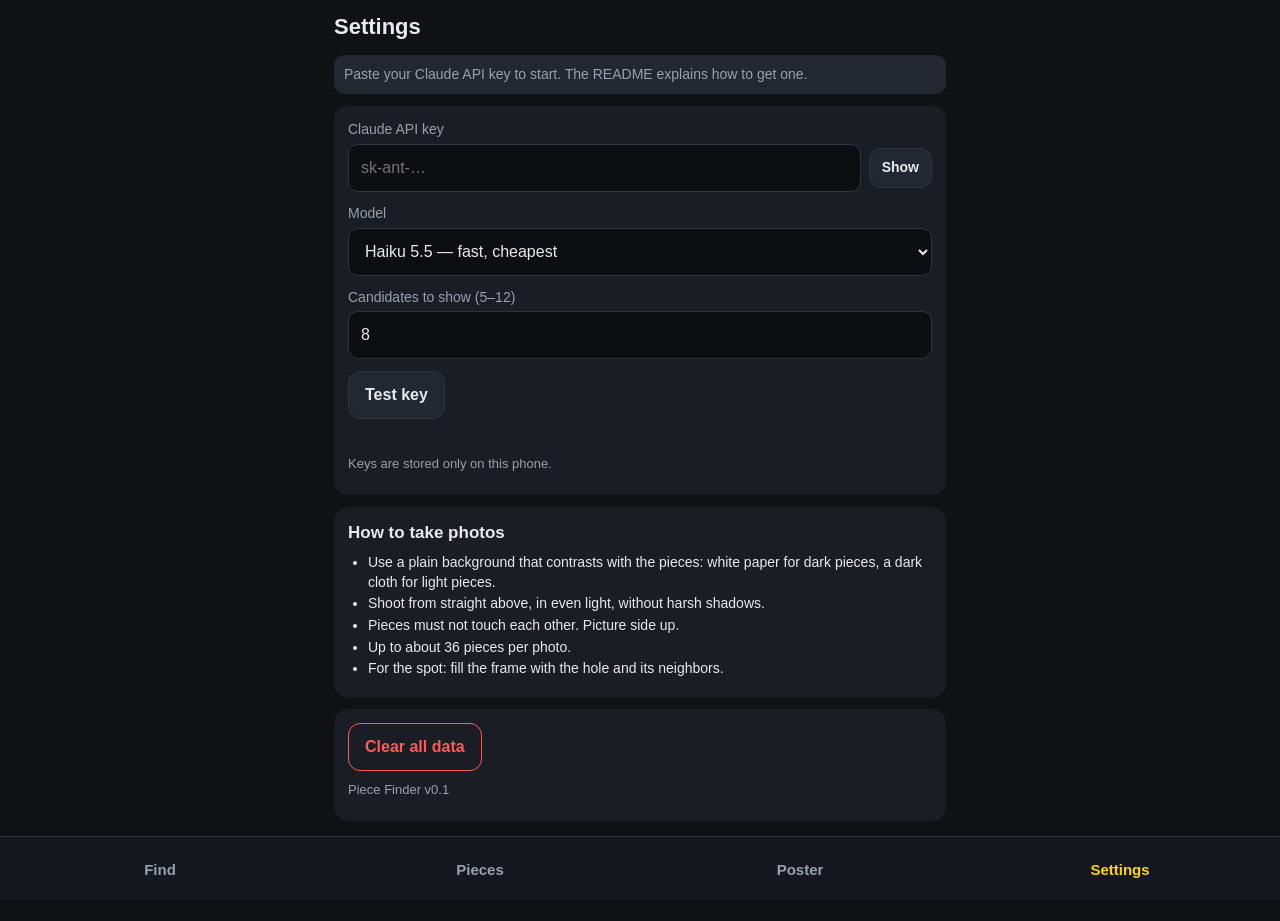
==== index.html @ e544b024 "Add the app screens (Find, Pieces, Poster, Settings) and an end-to-end test Co-Authored-By: Claude F" ====
<!doctype html>
<html lang="en">
<head>
  <meta charset="utf-8">
  <meta name="viewport" content="width=device-width, initial-scale=1, viewport-fit=cover">
  <meta name="apple-mobile-web-app-capable" content="yes">
  <meta name="mobile-web-app-capable" content="yes">
  <meta name="apple-mobile-web-app-status-bar-style" content="black-translucent">
  <meta name="apple-mobile-web-app-title" content="Pieces">
  <meta name="theme-color" content="#0f1115">
  <title>Piece Finder</title>
  <link rel="manifest" href="manifest.webmanifest">
  <link rel="apple-touch-icon" href="icons/icon-180.png">
  <link rel="icon" href="icons/icon-192.png">
  <link rel="stylesheet" href="app.css">
</head>
<body>
  <div id="toast" class="toast" hidden></div>
  <main id="view" class="view"></main>
  <nav id="tabs" class="tabs">
    <button type="button" class="tab" data-tab="find">Find</button>
    <button type="button" class="tab" data-tab="pieces">Pieces</button>
    <button type="button" class="tab" data-tab="poster">Poster</button>
    <button type="button" class="tab" data-tab="settings">Settings</button>
  </nav>
  <input id="file" type="file" accept="image/*" capture="environment" hidden>
  <input id="file-lib" type="file" accept="image/*" hidden>

  <script src="imgutil.js"></script>
  <script src="db.js"></script>
  <script src="segment.js"></script>
  <script src="sheet.js"></script>
  <script src="api.js"></script>
  <script src="poster.js"></script>
  <script src="app.js"></script>
  <script src="app-pieces.js"></script>
  <script src="app-find.js"></script>
  <script>document.addEventListener('DOMContentLoaded', function () { PF.app.init(); });</script>
</body>
</html>
---- app.css ----
/* Piece Finder — dark theme, phone first */
:root {
  --bg: #0f1115; --card: #1a1d24; --card2: #23272f; --text: #e8eaf0; --muted: #9aa0ad;
  --accent: #ffd400; --danger: #ff5a5a; --ok: #3ddc84; --line: #2e3340;
  --tabs-h: 64px;
}
* { box-sizing: border-box; -webkit-tap-highlight-color: transparent; }
html, body { margin: 0; padding: 0; background: var(--bg); color: var(--text);
  font: 16px/1.4 -apple-system, BlinkMacSystemFont, "Helvetica Neue", Helvetica, Arial, sans-serif; }
body { min-height: 100vh; min-height: 100dvh; overscroll-behavior-y: none; }
button, input, select { font: inherit; color: inherit; }
button { touch-action: manipulation; user-select: none; -webkit-user-select: none; }
h1 { font-size: 22px; margin: 0 0 12px; }
h2 { font-size: 17px; margin: 0 0 8px; }
p { margin: 0 0 8px; }
.muted { color: var(--muted); font-size: 14px; }
.small { font-size: 13px; }

.view { padding: calc(12px + env(safe-area-inset-top)) 14px calc(var(--tabs-h) + 24px + env(safe-area-inset-bottom)); max-width: 640px; margin: 0 auto; }

.tabs { position: fixed; left: 0; right: 0; bottom: 0; height: calc(var(--tabs-h) + env(safe-area-inset-bottom));
  padding-bottom: env(safe-area-inset-bottom); display: flex; background: #14171d; border-top: 1px solid var(--line); z-index: 20; }
.tab { flex: 1; background: none; border: 0; color: var(--muted); font-weight: 600; font-size: 15px; min-height: var(--tabs-h); }
.tab.active { color: var(--accent); }

.card { background: var(--card); border-radius: 14px; padding: 14px; margin-bottom: 12px; }
.card h2 { display: flex; align-items: center; gap: 8px; }
.step { display: inline-flex; width: 24px; height: 24px; border-radius: 12px; background: var(--card2); color: var(--muted);
  align-items: center; justify-content: center; font-size: 13px; font-weight: 700; }
.step.done { background: var(--accent); color: #000; }

.btn { display: inline-flex; align-items: center; justify-content: center; gap: 6px; min-height: 48px; padding: 10px 16px;
  border-radius: 12px; border: 1px solid var(--line); background: var(--card2); font-weight: 600; cursor: pointer; }
.btn:disabled { opacity: 0.45; cursor: default; }
.btn-primary { background: var(--accent); color: #000; border-color: var(--accent); }
.btn-danger { background: transparent; color: var(--danger); border-color: var(--danger); }
.btn-ghost { background: transparent; }
.btn-block { width: 100%; }
.btn-sm { min-height: 40px; padding: 6px 12px; font-size: 14px; }
.row { display: flex; gap: 8px; align-items: center; flex-wrap: wrap; }
.row.between { justify-content: space-between; }
.stack > * + * { margin-top: 10px; }

.field { display: block; margin-bottom: 12px; }
.field > span { display: block; font-size: 14px; color: var(--muted); margin-bottom: 4px; }
input[type=text], input[type=password], input[type=number], select {
  width: 100%; min-height: 48px; padding: 10px 12px; border-radius: 10px; border: 1px solid var(--line); background: #0c0e12; font-size: 16px; }
input[type=range] { width: 100%; height: 44px; accent-color: var(--accent); }
input[type=checkbox] { width: 24px; height: 24px; accent-color: var(--accent); }

.thumb { width: 96px; height: 96px; object-fit: cover; border-radius: 10px; background: #000; flex: none; }
.thumb-sm { width: 56px; height: 56px; }
.preview { width: 100%; max-height: 220px; object-fit: contain; border-radius: 10px; background: #000; display: block; }
canvas.fit { width: 100%; height: auto; display: block; border-radius: 10px; background: #000; }

.list { display: flex; flex-direction: column; gap: 8px; }
.item { display: flex; align-items: center; gap: 12px; background: var(--card); border-radius: 12px; padding: 10px; min-height: 56px; }
.item.clickable { cursor: pointer; }
.item .grow { flex: 1; min-width: 0; }
.item .title { font-weight: 600; }
.check { display: flex; align-items: center; gap: 12px; min-height: 48px; padding: 4px 0; }

.pill { display: inline-block; padding: 2px 8px; border-radius: 10px; font-size: 12px; font-weight: 700; text-transform: uppercase; }
.pill.high { background: var(--ok); color: #000; }
.pill.medium { background: var(--accent); color: #000; }
.pill.low { background: #555b68; color: #fff; }
.rank { display: inline-flex; width: 30px; height: 30px; border-radius: 15px; background: var(--accent); color: #000;
  font-weight: 800; align-items: center; justify-content: center; flex: none; }
.result { display: flex; gap: 10px; background: var(--card); border-radius: 12px; padding: 10px; margin-bottom: 8px;
  transition: opacity .25s, transform .25s; }
.result.leaving { opacity: 0; transform: translateX(40px); }
.result .reason { font-size: 14px; margin: 4px 0 8px; }

.status { color: var(--accent); font-size: 14px; min-height: 20px; margin: 8px 0; }
.toast { position: fixed; top: calc(10px + env(safe-area-inset-top)); left: 12px; right: 12px; z-index: 50; background: #2a2e38;
  border: 1px solid var(--line); border-left: 4px solid var(--accent); color: var(--text); padding: 12px 14px; border-radius: 10px;
  font-size: 15px; box-shadow: 0 6px 20px rgba(0,0,0,.5); }
.toast.error { border-left-color: var(--danger); }
.toast.ok { border-left-color: var(--ok); }
.hint { background: var(--card2); border-radius: 10px; padding: 10px; font-size: 14px; color: var(--muted); }
.link { background: none; border: 0; color: var(--accent); text-decoration: underline; padding: 8px 0; min-height: 44px; }
.help ul { padding-left: 20px; margin: 4px 0; }
.help li { margin: 2px 0; font-size: 14px; }
.spinner { display: inline-block; width: 16px; height: 16px; border: 2px solid var(--accent); border-right-color: transparent;
  border-radius: 50%; animation: spin .8s linear infinite; vertical-align: -3px; margin-right: 6px; }
@keyframes spin { to { transform: rotate(360deg); } }

.fullscreen { position: fixed; inset: 0; background: #000; z-index: 40; overflow: auto; -webkit-overflow-scrolling: touch; }
.fullscreen img { display: block; width: 200%; max-width: none; }
.fullscreen .close { position: fixed; top: calc(10px + env(safe-area-inset-top)); right: 12px; z-index: 41; }
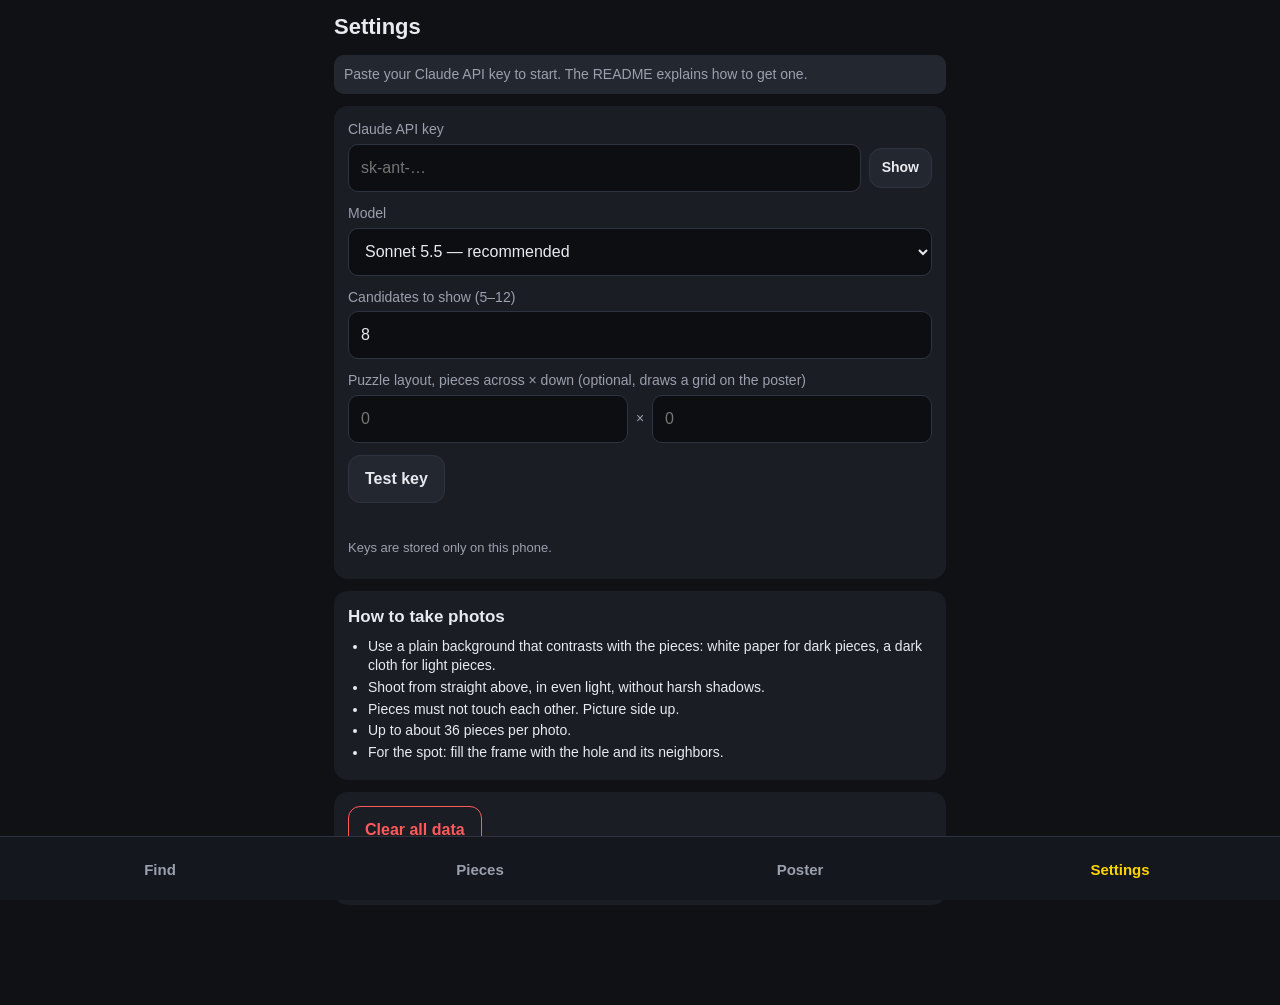
==== commit e5710c14: "v0.2: trace the open spot, poster ring picker, clusters, Sonnet default, spot-first prompt Co-Author" ====
--- a/index.html
+++ b/index.html
@@ -31,7 +31,7 @@
   <script src="segment.js"></script>
   <script src="sheet.js"></script>
   <script src="api.js"></script>
-  <script src="poster.js"></script>
+  <script src="picker.js"></script>
   <script src="app.js"></script>
   <script src="app-pieces.js"></script>
   <script src="app-find.js"></script>
--- a/app.css
+++ b/app.css
@@ -64,6 +64,7 @@
 .pill.high { background: var(--ok); color: #000; }
 .pill.medium { background: var(--accent); color: #000; }
 .pill.low { background: #555b68; color: #fff; }
+.pill.cluster { background: #ff9f1c; color: #000; text-transform: none; }
 .rank { display: inline-flex; width: 30px; height: 30px; border-radius: 15px; background: var(--accent); color: #000;
   font-weight: 800; align-items: center; justify-content: center; flex: none; }
 .result { display: flex; gap: 10px; background: var(--card); border-radius: 12px; padding: 10px; margin-bottom: 8px;
